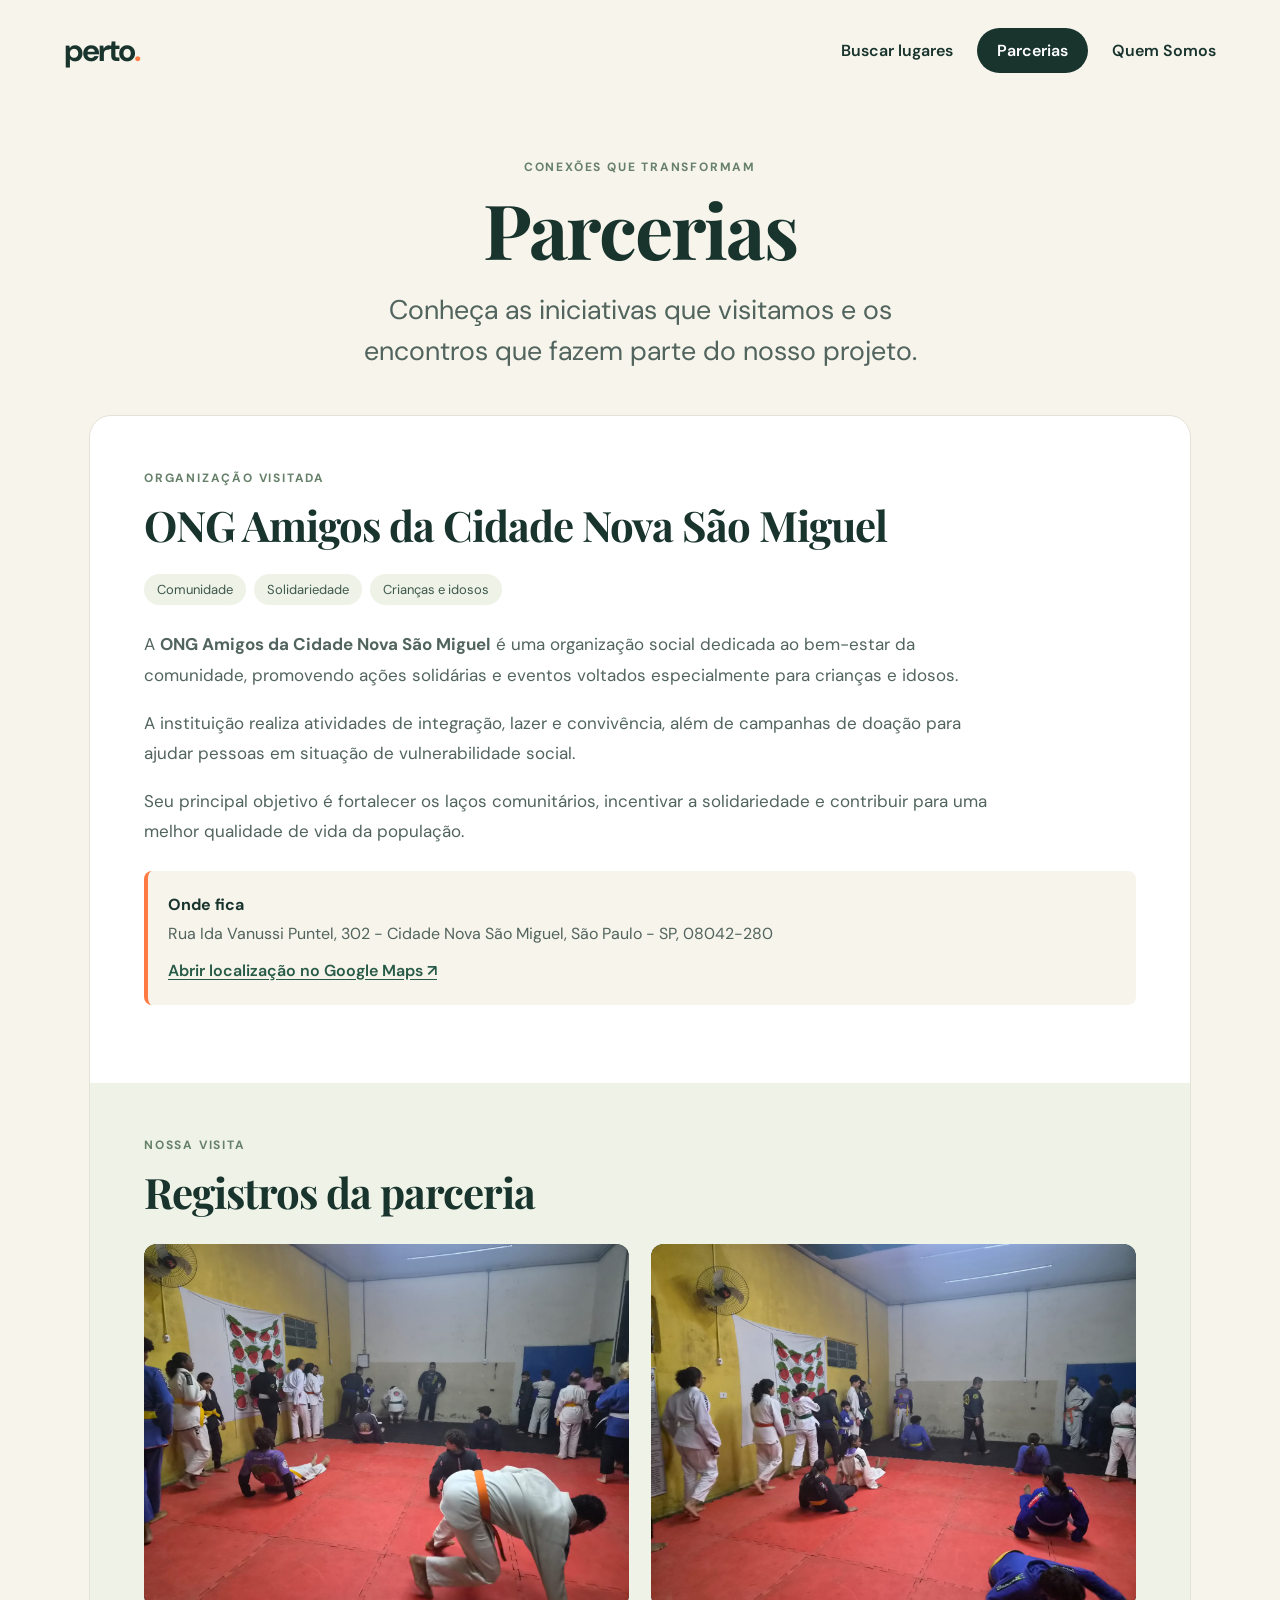
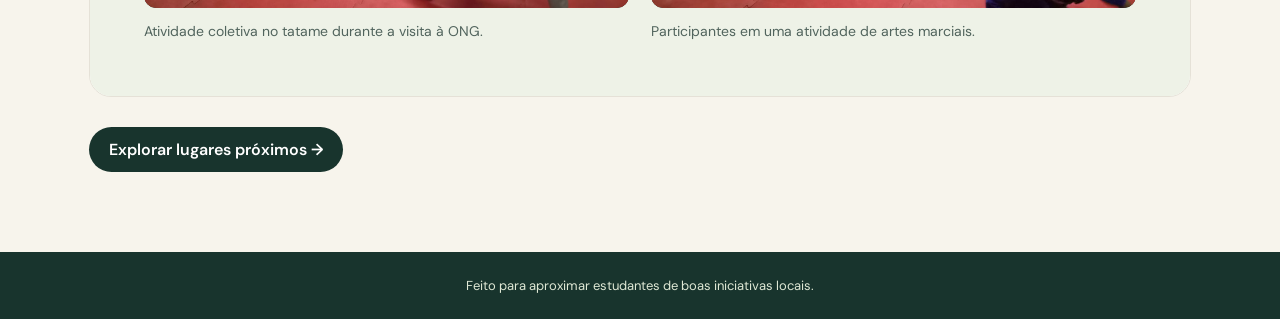
==== parcerias.html @ 8a2dda7c "Add files via upload" ====
<!doctype html>
<html lang="pt-BR">
<head>
  <meta charset="UTF-8" />
  <meta name="viewport" content="width=device-width, initial-scale=1.0" />
  <title>Parcerias | Perto de Você</title>
  <link rel="preconnect" href="https://fonts.googleapis.com" />
  <link rel="preconnect" href="https://fonts.gstatic.com" crossorigin />
  <link href="https://fonts.googleapis.com/css2?family=DM+Sans:wght@400;500;600;700&family=Playfair+Display:wght@700;800&display=swap" rel="stylesheet" />
  <link rel="stylesheet" href="style.css" />
</head>
<body>
  <header class="about-header">
    <nav aria-label="Navegação principal"><a class="brand" href="index.html">perto<span>.</span></a><div class="nav-links"><a href="index.html">Buscar lugares</a><a class="about-button" href="parcerias.html" aria-current="page">Parcerias</a><a href="quem-somos.html">Quem Somos</a></div></nav>
  </header>
  <main class="partners-page">
    <div class="about-heading">
      <p class="eyebrow">CONEXÕES QUE TRANSFORMAM</p>
      <h1>Parcerias</h1>
      <p class="about-tagline">Conheça as iniciativas que visitamos e os encontros que fazem parte do nosso projeto.</p>
    </div>
    <article class="partner-profile">
      <header class="partner-introduction">
        <p class="eyebrow">ORGANIZAÇÃO VISITADA</p>
        <h2>ONG Amigos da Cidade Nova São Miguel</h2>
        <div class="partner-tags"><span>Comunidade</span><span>Solidariedade</span><span>Crianças e idosos</span></div>
        <p>A <strong>ONG Amigos da Cidade Nova São Miguel</strong> é uma organização social dedicada ao bem-estar da comunidade, promovendo ações solidárias e eventos voltados especialmente para crianças e idosos.</p>
        <p>A instituição realiza atividades de integração, lazer e convivência, além de campanhas de doação para ajudar pessoas em situação de vulnerabilidade social.</p>
        <p>Seu principal objetivo é fortalecer os laços comunitários, incentivar a solidariedade e contribuir para uma melhor qualidade de vida da população.</p>
        <address class="partner-address">
          <strong>Onde fica</strong><br />
          Rua Ida Vanussi Puntel, 302 - Cidade Nova São Miguel, São Paulo - SP, 08042-280<br />
          <a href="https://www.google.com/maps/search/?api=1&amp;query=Rua%20Ida%20Vanussi%20Puntel%2C%20302%20-%20Cidade%20Nova%20S%C3%A3o%20Miguel%2C%20S%C3%A3o%20Paulo%20-%20SP%2C%2008042-280" target="_blank" rel="noopener noreferrer">Abrir localização no Google Maps ↗</a>
        </address>
      </header>
      <section class="partner-records" aria-labelledby="records-title">
        <p class="eyebrow">NOSSA VISITA</p>
        <h2 id="records-title">Registros da parceria</h2>
        <div class="partner-gallery" id="partner-gallery"></div>
        <p id="gallery-status" role="status">Em breve, fotos e vídeos da nossa visita.</p>
      </section>
    </article>
    <a class="about-button" href="index.html">Explorar lugares próximos →</a>
  </main>
  <dialog id="photo-viewer" class="photo-viewer" aria-label="Foto ampliada da visita">
    <button type="button" id="close-photo" aria-label="Fechar foto">Fechar ×</button>
    <img id="expanded-photo" alt="" />
    <p id="photo-caption"></p>
  </dialog>
  <footer>Feito para aproximar estudantes de boas iniciativas locais.</footer>
  <script src="parcerias.js"></script>
</body>
</html>
---- style.css ----
:root {
  --ink: #18342d;
  --paper: #f7f4ec;
  --lime: #d6e87b;
  --orange: #ff7b43;
  --muted: #6f7770;
}
* {
  box-sizing: border-box;
}
html {
  scroll-behavior: smooth;
}
body {
  margin: 0;
  background: var(--paper);
  font-family: "DM Sans", sans-serif;
  color: var(--ink);
}
.hero {
  min-height: 650px;
  background: #f7f4ec;
  position: relative;
  overflow: hidden;
  padding: 28px max(5vw, 32px) 70px;
}
nav {
  position: relative;
  z-index: 2;
  display: flex;
  justify-content: space-between;
  align-items: center;
}
nav > a:last-child {
  color: var(--ink);
  font-weight: 600;
  text-decoration: none;
}
.brand {
  font-size: 31px;
  font-weight: 700;
  letter-spacing: -2px;
  text-decoration: none;
  color: var(--ink);
}
.brand span {
  color: var(--orange);
}
.hero-content {
  position: relative;
  z-index: 2;
  max-width: 780px;
  margin: 96px auto 0;
  text-align: center;
}
.eyebrow {
  font-size: 12px;
  letter-spacing: 1.8px;
  font-weight: 700;
  color: #66806a;
  margin: 0 0 14px;
}
h1,
h2 {
  font-family: "Playfair Display", serif;
  letter-spacing: -1.8px;
  margin: 0;
}
h1 {
  font-size: clamp(43px, 6vw, 76px);
  line-height: 1.04;
}
h1 em {
  font-style: italic;
  color: #e85f32;
}
.intro {
  color: #51645d;
  font-size: 18px;
  line-height: 1.55;
  max-width: 630px;
  margin: 24px auto 30px;
}
.search-box {
  background: #fff;
  border: 1px solid #e5e1d7;
  box-shadow: 0 16px 38px #19382c12;
  border-radius: 15px;
  padding: 16px;
  text-align: left;
  max-width: 650px;
  margin: auto;
}
.search-box label {
  font-size: 13px;
  font-weight: 700;
  display: block;
  margin: 0 0 8px;
}
.search-row {
  display: flex;
  gap: 9px;
}
.search-row input {
  min-width: 0;
  flex: 1;
  border: 1px solid #d8ddd3;
  border-radius: 9px;
  padding: 14px;
  font: inherit;
  color: var(--ink);
}
button {
  font: inherit;
  cursor: pointer;
}
.search-row button {
  border: 0;
  border-radius: 9px;
  background: var(--ink);
  color: #fff;
  font-weight: 700;
  padding: 0 18px;
}
.location-button {
  border: 0;
  background: transparent;
  color: #50725e;
  font-size: 13px;
  font-weight: 600;
  margin: 12px 2px 0;
  padding: 0;
}
.status {
  min-height: 21px;
  color: #587165;
  font-size: 13px;
  margin: 13px 0;
}
.shape {
  position: absolute;
  border-radius: 50%;
  z-index: 1;
}
.shape-one {
  width: 300px;
  height: 300px;
  background: var(--lime);
  left: -95px;
  top: 150px;
}
.shape-two {
  width: 240px;
  height: 240px;
  background: #ffc862;
  right: -45px;
  bottom: -105px;
}
.explore,
.how {
  padding: 78px max(5vw, 32px);
}
.explore {
  background: #eef2e7;
}
.section-heading {
  display: flex;
  justify-content: space-between;
  gap: 24px;
  align-items: end;
  max-width: 1250px;
  margin: 0 auto 26px;
}
.section-heading h2,
.how h2 {
  font-size: clamp(32px, 4vw, 48px);
}
.filters {
  display: flex;
  gap: 7px;
  flex-wrap: wrap;
}
.filter {
  border: 1px solid #cdd8c9;
  border-radius: 99px;
  padding: 9px 14px;
  background: transparent;
  color: #3e584b;
  font-size: 14px;
}
.filter.active {
  background: var(--ink);
  border-color: var(--ink);
  color: #fff;
}
.results-layout {
  max-width: 1250px;
  margin: auto;
  background: #fff;
  border-radius: 16px;
  overflow: hidden;
  box-shadow: 0 8px 30px #153a2620;
  display: grid;
  grid-template-columns: 1.25fr 0.75fr;
  height: 520px;
}
#map {
  height: 100%;
  min-height: 380px;
}
.places-panel {
  overflow: auto;
}
.places {
  padding: 12px;
}
.place {
  padding: 16px;
  border-bottom: 1px solid #edf0ea;
  cursor: pointer;
  transition: 0.15s;
  border-left: 4px solid transparent;
  border-radius: 10px;
  margin: 3px 0;
}
.place:hover {
  background: #f4f7ef;
}
.place:last-child {
  border-bottom: 0;
}
.place.selected {
  background: #e8f1c2;
  border-left-color: #e76a3c;
  box-shadow: 0 2px 10px #17362b16;
}
.place.selected h3::after {
  content: "Selecionado";
  display: inline-block;
  margin-left: 8px;
  border-radius: 99px;
  background: #18342d;
  color: #fff;
  font-family: "DM Sans", sans-serif;
  font-size: 10px;
  font-weight: 700;
  letter-spacing: 0.4px;
  padding: 4px 7px;
  vertical-align: middle;
}
.place-type {
  font-size: 11px;
  text-transform: uppercase;
  letter-spacing: 1px;
  font-weight: 700;
  color: #758d3d;
}
.place h3 {
  font-size: 17px;
  margin: 5px 0;
  color: var(--ink);
}
.place p {
  margin: 0;
  color: var(--muted);
  font-size: 13px;
  line-height: 1.45;
}
.empty-state {
  text-align: center;
  max-width: 260px;
  margin: 130px auto;
  color: var(--muted);
}
.empty-state div {
  width: 50px;
  height: 50px;
  border-radius: 50%;
  display: grid;
  place-items: center;
  background: var(--lime);
  color: var(--ink);
  font-size: 25px;
  margin: auto;
}
.empty-state h3 {
  color: var(--ink);
  margin: 15px 0 7px;
}
.empty-state p {
  font-size: 14px;
  line-height: 1.5;
}
.leaflet-popup-content-wrapper {
  border-radius: 12px;
}
.leaflet-popup-content {
  font-family: "DM Sans", sans-serif;
  font-size: 14px;
  line-height: 1.5;
}
.map-place-title {
  font-size: 16px;
  margin-bottom: 3px;
}
.selected-marker {
  filter: drop-shadow(0 0 7px #ff7b43);
}
.how {
  max-width: 1250px;
  margin: auto;
  text-align: center;
}
.steps {
  display: grid;
  grid-template-columns: repeat(3, 1fr);
  text-align: left;
  gap: 26px;
  margin-top: 38px;
}
.steps article {
  border-top: 2px solid #d8e49e;
  padding-top: 18px;
}
.steps b {
  font-size: 14px;
  color: #e76639;
}
.steps h3 {
  font-size: 20px;
  margin: 9px 0;
}
.steps p {
  color: var(--muted);
  line-height: 1.5;
  margin: 0;
}
footer {
  background: var(--ink);
  color: #dfe8d5;
  text-align: center;
  padding: 25px;
  font-size: 13px;
}
footer a {
  color: var(--lime);
}
@media (max-width: 720px) {
  .hero {
    min-height: 650px;
    padding-inline: 22px;
  }
  .hero-content {
    margin-top: 72px;
  }
  .shape-one {
    width: 175px;
    height: 175px;
    left: -90px;
    top: 100px;
  }
  .shape-two {
    width: 170px;
    height: 170px;
  }
  .search-row {
    flex-direction: column;
  }
  .search-row button {
    height: 48px;
  }
  .results-layout {
    grid-template-columns: 1fr;
    height: auto;
  }
  .places-panel {
    height: 360px;
  }
  .section-heading {
    align-items: start;
    flex-direction: column;
  }
  .explore,
  .how {
    padding: 55px 22px;
  }
  .steps {
    grid-template-columns: 1fr;
    gap: 28px;
  }
  nav > a:last-child {
    font-size: 14px;
  }
}
.results-layout {
  display: block;
  height: auto;
}
.places-panel {
  max-height: 680px;
}
.places {
  padding: 18px;
}
.place-card {
  display: flex;
  gap: 18px;
  align-items: stretch;
  padding: 12px;
  margin: 0 0 10px;
  border: 1px solid #e6ebe0;
  border-left: 4px solid transparent;
}
.place-card:hover {
  transform: translateY(-1px);
  box-shadow: 0 5px 16px #17362b12;
}
.map-preview {
  display: block;
  width: 210px;
  min-height: 145px;
  object-fit: cover;
  border-radius: 7px;
  background: #e4ebe1;
}
.place-info {
  padding: 6px 5px;
  flex: 1;
}
.place-topline {
  display: flex;
  align-items: center;
  justify-content: space-between;
  gap: 12px;
}
.distance {
  font-size: 13px;
  color: #496957;
  white-space: nowrap;
}
.place-info a {
  display: inline-block;
  margin-top: 11px;
  font-size: 13px;
  font-weight: 700;
  color: #285b47;
  text-decoration: none;
}
.place-info a:hover {
  text-decoration: underline;
}
.place-card.selected {
  border-color: #cadc8d;
  border-left-color: #e76a3c;
}
.place-card:focus {
  outline: 3px solid #d6e87b;
  outline-offset: 2px;
}
@media (max-width: 600px) {
  .place-card {
    gap: 12px;
  }
  .map-preview {
    width: 125px;
    min-height: 125px;
  }
  .place h3 {
    font-size: 15px;
  }
  .place-topline {
    align-items: flex-start;
    flex-direction: column;
    gap: 3px;
  }
  .distance {
    font-size: 12px;
  }
}
.pagination {
  display: flex;
  justify-content: space-between;
  align-items: center;
  gap: 10px;
  margin: 22px 0 3px;
  padding-top: 16px;
  border-top: 1px solid #e5ebe1;
}
.page-numbers {
  display: flex;
  gap: 5px;
  flex-wrap: wrap;
  justify-content: center;
}
.page-button {
  border: 1px solid #cdd8c9;
  border-radius: 7px;
  background: #fff;
  color: #315345;
  padding: 8px 11px;
  font-size: 13px;
  font-weight: 600;
}
.page-button:hover:not(:disabled) {
  background: #eef2e7;
}
.page-button.active {
  background: #18342d;
  border-color: #18342d;
  color: #fff;
}
.page-button:disabled {
  cursor: not-allowed;
  opacity: 0.45;
}
@media (max-width: 600px) {
  .pagination {
    gap: 5px;
  }
  .pagination > .page-button {
    font-size: 0;
    padding: 9px;
  }
  .pagination > .page-button:first-child::after {
    content: "←";
    font-size: 16px;
  }
  .pagination > .page-button:last-child::after {
    content: "→";
    font-size: 16px;
  }
}
.page-more {
  border-color: transparent;
  background: transparent;
  color: #285b47;
  padding-right: 2px;
}
.page-more span {
  font-size: 20px;
  line-height: 10px;
  vertical-align: -1px;
}
.page-previous {
  white-space: nowrap;
}
@media (max-width: 700px) {
  .page-previous {
    font-size: 0;
    padding: 9px;
  }
  .page-previous::after {
    content: "←";
    font-size: 16px;
  }
  .page-numbers {
    gap: 3px;
  }
  .page-button {
    padding: 7px 9px;
  }
}
@media (max-width: 600px) {
  .pagination > .page-more {
    font-size: 13px;
    padding: 8px 2px;
  }
  .pagination > .page-more::after {
    content: none;
  }
}
.map-preview-wrap {
  position: relative;
  flex: 0 0 210px;
  min-height: 145px;
  overflow: hidden;
  border-radius: 7px;
  background: #e4ebe1;
}
.map-preview-wrap .map-preview {
  width: 100%;
  height: 100%;
  min-height: 145px;
}
.map-pin {
  position: absolute;
  left: 50%;
  top: 50%;
  transform: translate(-50%, -100%);
  color: #e95e38;
  font-size: 28px;
  line-height: 20px;
  text-shadow: 0 1px 3px #fff;
}
@media (max-width: 600px) {
  .map-preview-wrap {
    flex-basis: 125px;
    min-height: 125px;
  }
  .map-preview-wrap .map-preview {
    min-height: 125px;
  }
}
.place-info .exact-location {
  margin-left: 16px;
  color: #517569;
  font-weight: 600;
}

.loading-state div {
  animation: pulse 1.1s ease-in-out infinite;
}

.partners-page { max-width: 1150px; margin: auto; padding: 58px 24px 80px; }
.partner-profile { background: #fff; border: 1px solid #e5e1d7; border-radius: 22px; overflow: hidden; margin-bottom: 30px; }
.partner-introduction { padding: clamp(24px, 5vw, 54px); }
.partner-profile h2 { font-size: clamp(28px, 4vw, 42px); line-height: 1.2; letter-spacing: -1px; }
.partner-introduction p:not(.eyebrow) { font-size: 17px; line-height: 1.8; color: #51645d; max-width: 850px; }
.partner-tags { display: flex; flex-wrap: wrap; gap: 8px; margin: 24px 0; }
.partner-tags span { background: #eef2e7; color: #3e584b; border-radius: 99px; padding: 7px 13px; font-size: 13px; }
.partner-address { margin: 24px 0; padding: 20px; border-left: 4px solid var(--orange); border-radius: 8px; background: #f7f4ec; color: #51645d; font-style: normal; line-height: 1.8; }
.partner-address strong { color: var(--ink); }
.partner-address a { display: inline-block; margin-top: 8px; color: #285b47; font-weight: 600; text-underline-offset: 3px; }
.partner-records { padding: clamp(24px, 5vw, 54px); background: #eef2e7; }
.partner-gallery { display: grid; grid-template-columns: repeat(2, minmax(0, 1fr)); gap: 22px; margin-top: 26px; }
.partner-gallery figure { margin: 0; min-width: 0; }
.partner-gallery button { display: block; width: 100%; padding: 0; background: transparent; border: 0; border-radius: 12px; overflow: hidden; }
.partner-gallery img, .partner-gallery video { display: block; width: 100%; aspect-ratio: 4 / 3; object-fit: contain; background: #18342d; border-radius: 12px; }
.partner-gallery figcaption { font-size: 14px; line-height: 1.6; color: #51645d; padding-top: 12px; }
.partner-gallery button:focus-visible { outline: 3px solid var(--orange); outline-offset: 4px; }
.photo-viewer { width: min(1100px, 94vw); max-height: 94vh; border: 0; border-radius: 14px; background: var(--paper); padding: 18px; color: var(--ink); }
.photo-viewer::backdrop { background: #10261fe6; }
.photo-viewer img { display: block; max-height: 75vh; width: 100%; object-fit: contain; }
.photo-viewer button { display: block; margin: 0 0 12px auto; padding: 8px 14px; border: 0; border-radius: 99px; background: var(--ink); color: #fff; }
@media(max-width: 650px) {
  nav .nav-links { justify-content: flex-end; flex-wrap: wrap; gap: 10px 14px; }
  .partner-gallery { grid-template-columns: 1fr; }
  .partners-page { padding-top: 30px; }
}

.nav-links { display: flex; align-items: center; gap: 24px; }
.nav-links a { color: var(--ink); text-decoration: none; font-weight: 600; }
a.about-button { display: inline-block; padding: 12px 20px; border-radius: 99px; background: var(--ink); color: #fff; text-decoration: none; font-weight: 600; }
a.about-button:hover { background: #30594a; }
.nav-links a:focus-visible, .about-welcome a:focus-visible { outline: 3px solid var(--orange); outline-offset: 4px; }
.about-header { padding: 28px max(5vw, 32px); }
.about-page { padding: 58px max(5vw, 24px) 80px; }
.about-heading { max-width: 850px; margin: 0 auto 44px; text-align: center; }
.about-tagline { max-width: 620px; margin: 22px auto 0; color: #51645d; font-size: clamp(20px, 3vw, 27px); line-height: 1.5; }
.about-content { max-width: 850px; margin: auto; font-size: 17px; line-height: 1.8; color: #51645d; }
.about-content p { margin: 0 0 20px; }
.about-content h2 { font-size: clamp(28px, 4vw, 36px); color: var(--ink); line-height: 1.2; margin-bottom: 20px; letter-spacing: -1px; }
.about-principles { display: grid; grid-template-columns: 1fr 1fr; gap: 24px; margin: 36px 0; }
.about-principles section { padding: 28px; background: #eef2e7; border-radius: 16px; border-top: 4px solid var(--lime); }
.about-principles p { margin-bottom: 0; }
.about-values { padding: 30px; border: 1px solid #d8ddd3; border-radius: 16px; }
.about-values ul { margin: 0; padding-left: 22px; }
.about-values li { padding-left: 6px; margin: 12px 0; }
.about-values li::marker { color: #e85f32; }
.about-values strong { color: var(--ink); }
.about-origin { margin-top: 44px; }
.about-welcome { margin-top: 36px; padding: 30px; border-radius: 16px; background: var(--lime); color: var(--ink); }
@media (max-width: 600px) {
  .nav-links { gap: 12px; font-size: 13px; }
  a.about-button { padding: 10px 14px; }
  .about-header { padding: 24px 22px; }
  .about-page { padding-top: 35px; }
  .about-principles { grid-template-columns: 1fr; }
  .about-principles section, .about-values, .about-welcome { padding: 22px; }
}

@keyframes pulse {
  50% { transform: scale(1.12); opacity: .65; }
}
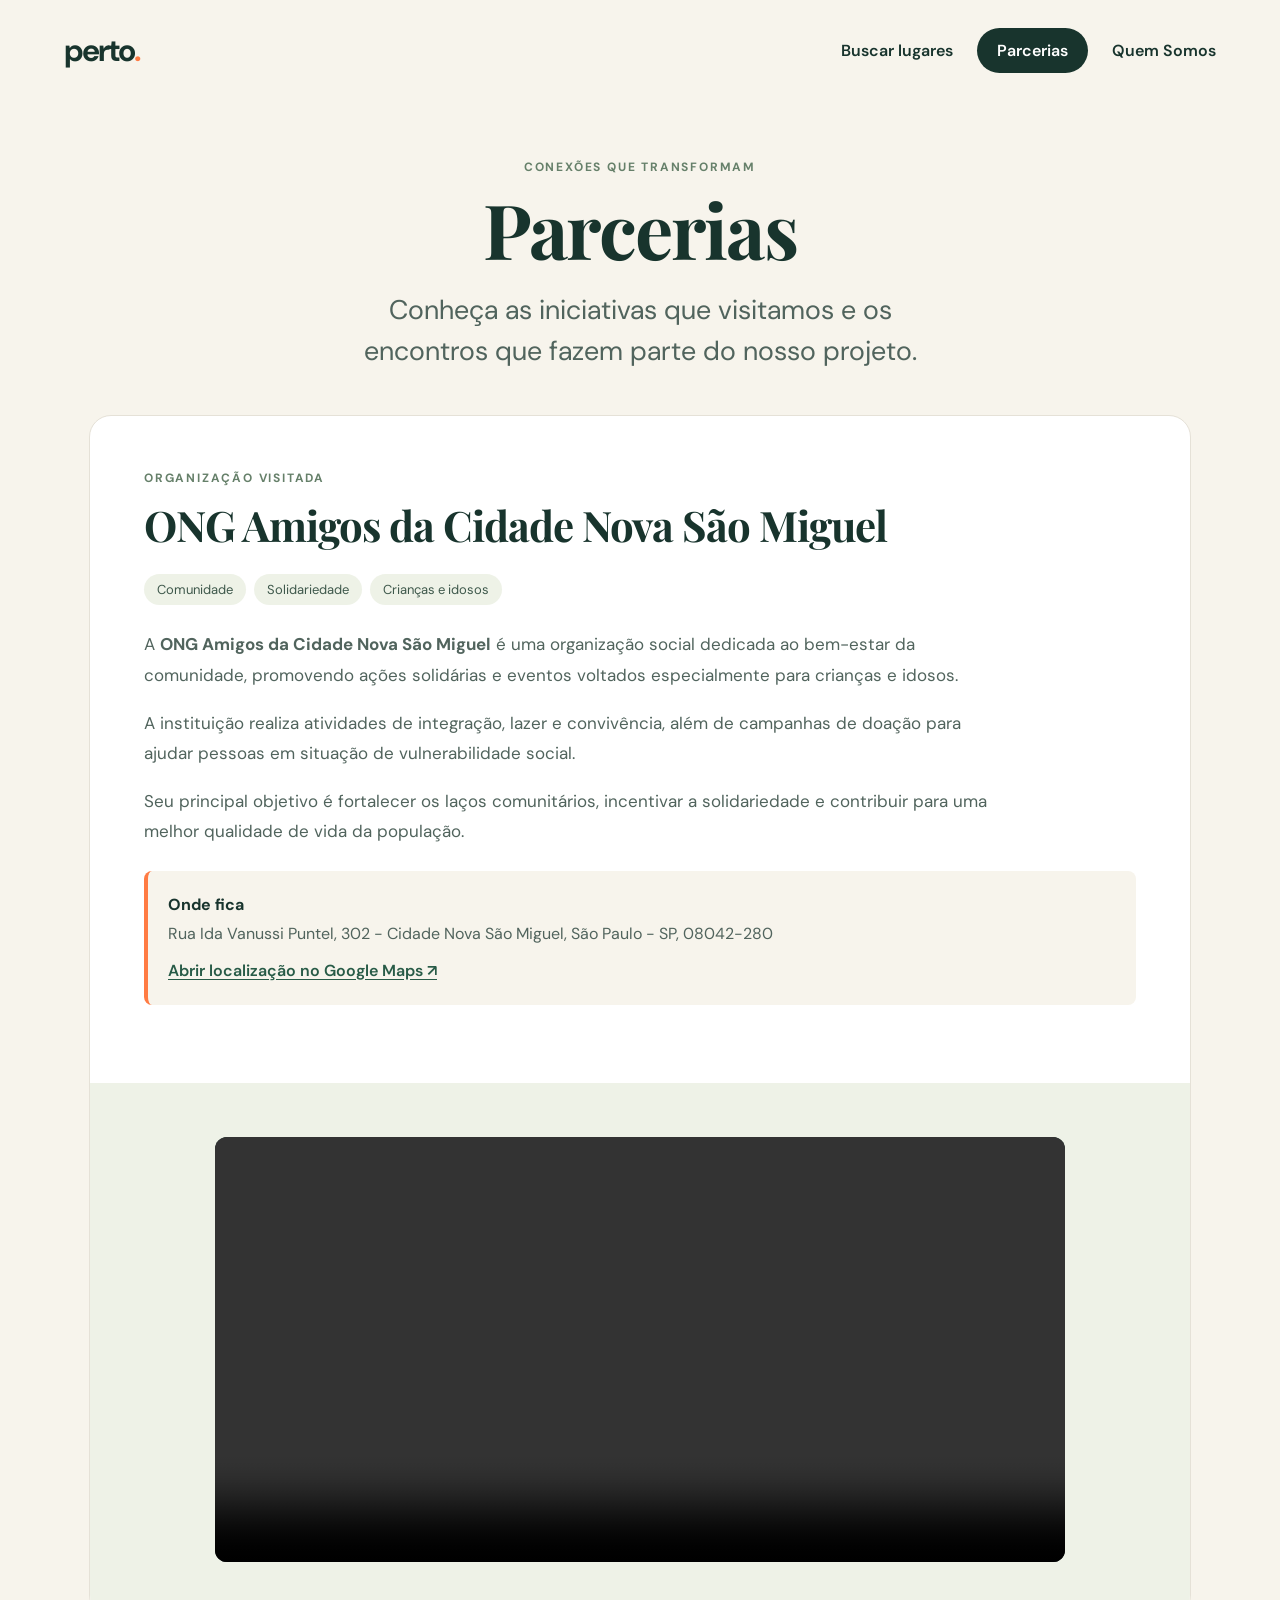
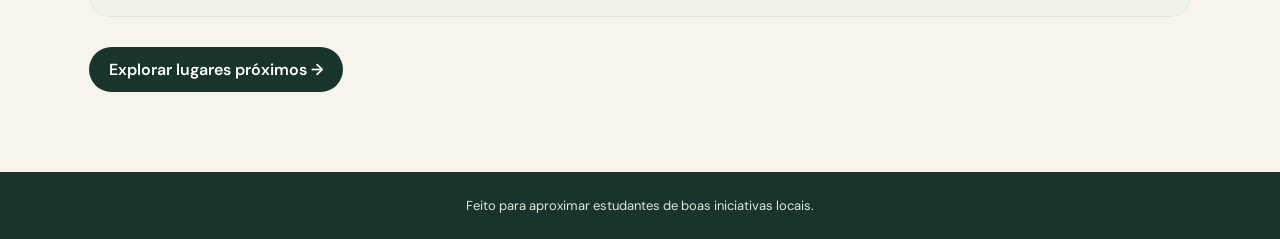
==== commit 2684a3bd: "Add files via upload" ====
--- a/parcerias.html
+++ b/parcerias.html
@@ -7,7 +7,7 @@
   <link rel="preconnect" href="https://fonts.googleapis.com" />
   <link rel="preconnect" href="https://fonts.gstatic.com" crossorigin />
   <link href="https://fonts.googleapis.com/css2?family=DM+Sans:wght@400;500;600;700&family=Playfair+Display:wght@700;800&display=swap" rel="stylesheet" />
-  <link rel="stylesheet" href="style.css" />
+  <link rel="stylesheet" href="style.css?v=20261028-video" />
 </head>
 <body>
   <header class="about-header">
@@ -33,21 +33,15 @@
           <a href="https://www.google.com/maps/search/?api=1&amp;query=Rua%20Ida%20Vanussi%20Puntel%2C%20302%20-%20Cidade%20Nova%20S%C3%A3o%20Miguel%2C%20S%C3%A3o%20Paulo%20-%20SP%2C%2008042-280" target="_blank" rel="noopener noreferrer">Abrir localização no Google Maps ↗</a>
         </address>
       </header>
-      <section class="partner-records" aria-labelledby="records-title">
-        <p class="eyebrow">NOSSA VISITA</p>
-        <h2 id="records-title">Registros da parceria</h2>
-        <div class="partner-gallery" id="partner-gallery"></div>
-        <p id="gallery-status" role="status">Em breve, fotos e vídeos da nossa visita.</p>
+      <section class="partner-records" aria-label="Vídeo da ONG Amigos da Cidade Nova São Miguel">
+        <video class="partner-video" controls autoplay muted loop playsinline preload="metadata" aria-label="Vídeo da ONG Amigos da Cidade Nova São Miguel">
+          <source src="midias/parcerias/amigos-cidade-nova/WhatsApp%20Video%202026-10-28%20at%2017.39.40.mp4" type="video/mp4" />
+          Seu navegador não suporta vídeos. <a href="midias/parcerias/amigos-cidade-nova/WhatsApp%20Video%202026-10-28%20at%2017.39.40.mp4">Abrir o vídeo</a>.
+        </video>
       </section>
     </article>
     <a class="about-button" href="index.html">Explorar lugares próximos →</a>
   </main>
-  <dialog id="photo-viewer" class="photo-viewer" aria-label="Foto ampliada da visita">
-    <button type="button" id="close-photo" aria-label="Fechar foto">Fechar ×</button>
-    <img id="expanded-photo" alt="" />
-    <p id="photo-caption"></p>
-  </dialog>
   <footer>Feito para aproximar estudantes de boas iniciativas locais.</footer>
-  <script src="parcerias.js"></script>
 </body>
 </html>
--- a/style.css
+++ b/style.css
@@ -622,6 +622,7 @@
 .partner-address strong { color: var(--ink); }
 .partner-address a { display: inline-block; margin-top: 8px; color: #285b47; font-weight: 600; text-underline-offset: 3px; }
 .partner-records { padding: clamp(24px, 5vw, 54px); background: #eef2e7; }
+.partner-video { display: block; width: 100%; max-width: 850px; height: auto; max-height: 75vh; object-fit: contain; margin: 0 auto; border-radius: 12px; background: #18342d; }
 .partner-gallery { display: grid; grid-template-columns: repeat(2, minmax(0, 1fr)); gap: 22px; margin-top: 26px; }
 .partner-gallery figure { margin: 0; min-width: 0; }
 .partner-gallery button { display: block; width: 100%; padding: 0; background: transparent; border: 0; border-radius: 12px; overflow: hidden; }
@@ -672,3 +673,30 @@
 @keyframes pulse {
   50% { transform: scale(1.12); opacity: .65; }
 }
+
+/* Limita mídias e colunas ao espaço disponível, inclusive em telas estreitas. */
+img, video { max-width: 100%; }
+.partner-gallery, .partner-gallery figure, .partner-gallery button { min-width: 0; max-width: 100%; }
+.partner-gallery img, .partner-gallery video { height: auto; max-width: 100%; }
+.partner-introduction, .partner-address { overflow-wrap: anywhere; }
+.partner-gallery [hidden] { display: none; }
+
+@media (max-width: 650px) {
+  .hero > nav, .about-header > nav { flex-direction: column; align-items: flex-start; gap: 18px; }
+  nav .brand { flex-shrink: 0; }
+  nav .nav-links { width: 100%; justify-content: flex-start; gap: 10px 18px; font-size: 13px; }
+  .nav-links a { white-space: nowrap; }
+  .hero { padding: 22px 20px 40px; min-height: auto; }
+  .hero-content { margin-top: 48px; }
+  .hero h1 { font-size: clamp(34px, 9vw, 48px); line-height: 1.12; letter-spacing: -1.2px; }
+  .hero .intro { font-size: 16px; }
+  .search-row input { width: 100%; font-size: 16px; }
+  .partners-page { width: 100%; padding: 30px 16px 48px; }
+  .partner-introduction, .partner-records { padding: 22px 16px; }
+  .partner-profile h2 { font-size: 28px; }
+  .partner-gallery { grid-template-columns: minmax(0, 1fr); gap: 26px; }
+  .partner-gallery img { aspect-ratio: auto; }
+  .partner-gallery video { aspect-ratio: 16 / 9; }
+  .partner-gallery figcaption { font-size: 14px; }
+  .partner-address { padding: 16px; font-size: 15px; }
+}
